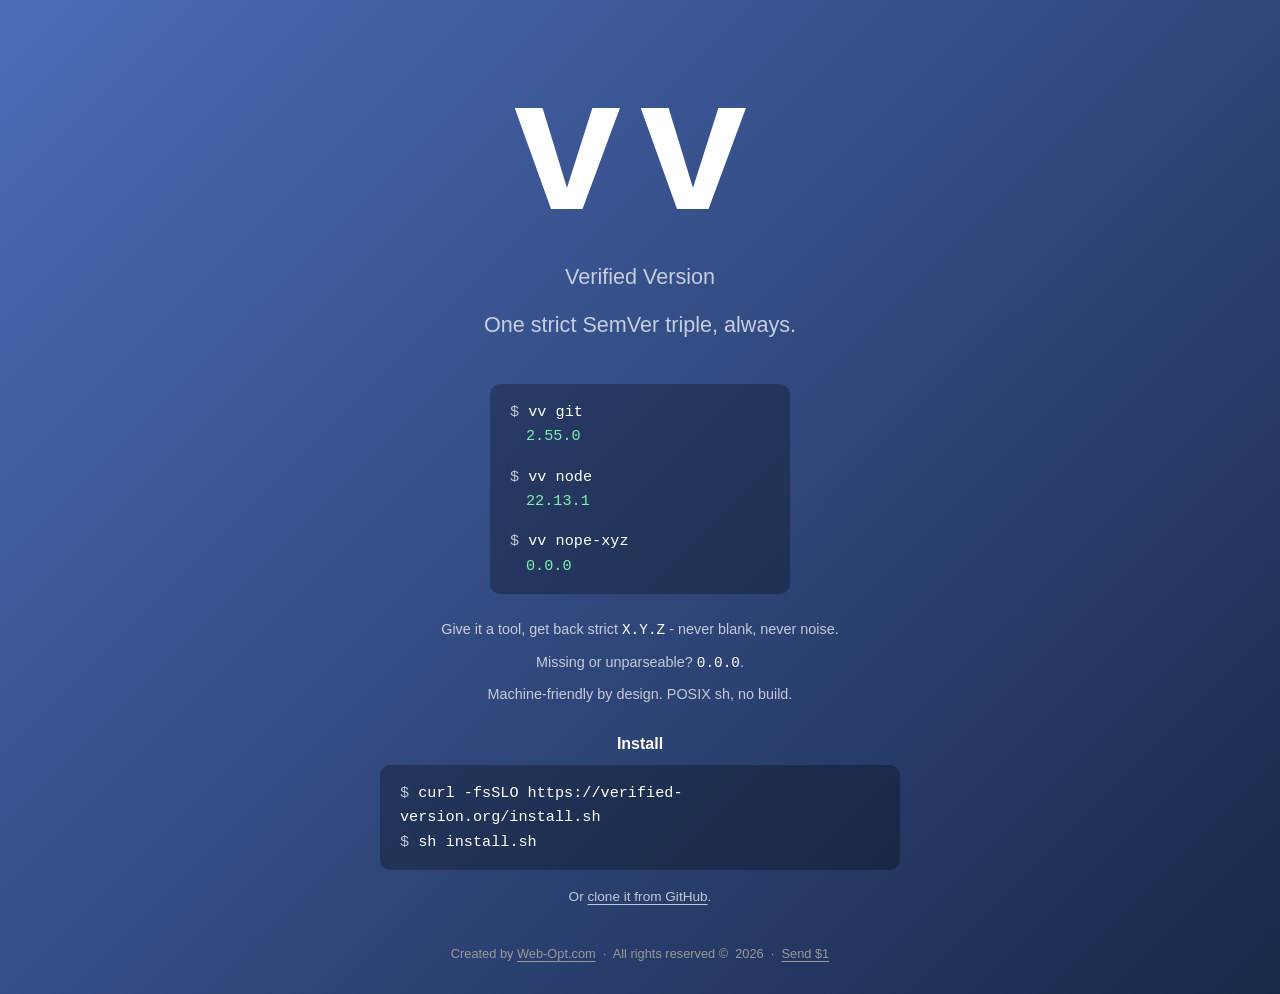
==== index.html @ 910c6afe "Release vv 2.1.0" ====
<!doctype html>
<html lang="en">
<head>
  <meta charset="utf-8">
  <meta name="viewport" content="width=device-width, initial-scale=1">
  <title>vv - verified version</title>
  <meta name="description" content="vv prints any tool's version as a strict SemVer triple, always.">
  <meta name="theme-color" content="#182848">
  <link rel="canonical" href="https://verified-version.org/">
  <link rel="icon" href="/favicon.svg" type="image/svg+xml">
  <link rel="manifest" href="/site.webmanifest">

  <meta property="og:type" content="website">
  <meta property="og:title" content="vv - verified version">
  <meta property="og:description" content="Give vv a tool name, get back one strict SemVer triple.">
  <meta property="og:url" content="https://verified-version.org/">
  <meta property="og:site_name" content="verified version">
  <meta name="twitter:card" content="summary">

  <style>
    :root {
      color-scheme: dark;
      --bg1: #4b6cb7;
      --bg2: #182848;
      --gray: #999;
      --ink: #fff;
      --mono: "SF Mono", ui-monospace, SFMono-Regular, Menlo, Consolas, monospace;
      --muted: rgba(255, 255, 255, 0.72);
    }

    * {
      box-sizing: border-box;
      margin: 0;
      padding: 0;
    }

    body {
      min-height: 100vh;
      display: grid;
      place-items: center;
      padding: clamp(1.5rem, 5vw, 2rem);
      color: var(--ink);
      text-align: center;
      font-family: -apple-system, BlinkMacSystemFont, "Segoe UI", Helvetica, Arial, sans-serif;
      background: linear-gradient(135deg, var(--bg1), var(--bg2));
    }

    main {
      width: 100%;
      max-width: 640px;
    }

    h1 {
      font-size: clamp(5rem, 22vw, 12rem);
      font-weight: 800;
      letter-spacing: 0.1em;
    }

    .tagline,
    .contract,
    .install-note {
      color: var(--muted);
      font-weight: 300;
      line-height: 2.2;
    }

    .tagline {
      font-size: clamp(1rem, 3.5vw, 1.35rem);
    }

    .code {
      display: inline-block;
      width: min(300px, 100%);
      margin-top: 2.25rem;
      padding: 1rem 1.25rem;
      overflow-x: auto;
      border-radius: 10px;
      background: rgba(0, 0, 0, 0.28);
      text-align: left;
      font-family: var(--mono);
      font-size: 0.95rem;
      line-height: 1.6;
    }

    .prompt {
      color: var(--muted);
    }

    .output {
      color: #7ef0b0;
      margin: 0 1rem 1rem;
    }

    .output:last-child {
      margin-bottom: 0;
    }

    .contract {
      margin: 1rem;
      font-size: 0.9rem;
    }

    .install {
      margin-top: 1.5rem;
    }

    .install h2 {
      font-size: 1rem;
    }

    .install .code {
      width: min(520px, 100%);
      margin-top: 0.75rem;
      white-space: pre-wrap;
      overflow-wrap: anywhere;
    }

    .install-note {
      margin-top: 0.5rem;
      font-size: 0.85rem;
    }

    code {
      color: var(--ink);
      font-family: var(--mono);
    }

    footer {
      margin-top: 2rem;
      padding: 0 1rem;
      color: var(--gray);
      font-size: 0.8rem;
      line-height: 1.6;
    }

    a {
      color: inherit;
      text-underline-offset: 0.2em;
    }

    a:hover {
      color: var(--ink);
    }

    a:focus-visible {
      outline: 2px solid var(--ink);
      outline-offset: 4px;
      border-radius: 2px;
    }
  </style>
</head>
<body>
  <main>
    <h1>vv</h1>
    <p class="tagline">Verified Version<br>One strict SemVer triple, always.</p>

    <div class="code" aria-label="Example vv commands and output">
      <div><span class="prompt">$</span> vv git</div>
      <div class="output">2.55.0</div>
      <div><span class="prompt">$</span> vv node</div>
      <div class="output">22.13.1</div>
      <div><span class="prompt">$</span> vv nope-xyz</div>
      <div class="output">0.0.0</div>
    </div>

    <p class="contract">
      Give it a tool, get back strict <code>X.Y.Z</code> - never blank, never noise.
      <br>Missing or unparseable? <code>0.0.0</code>.
      <br>Machine-friendly by design. POSIX sh, no build.
    </p>

    <section class="install" aria-labelledby="install-heading">
      <h2 id="install-heading">Install</h2>
      <pre class="code"><code><span class="prompt">$</span> curl -fsSLO https://verified-version.org/install.sh
<span class="prompt">$</span> sh install.sh</code></pre>
      <p class="install-note">
        Or <a href="https://github.com/geo4orce/verified-version">clone it from GitHub</a>.
      </p>
    </section>

    <footer>
      Created by <a href="https://web-opt.com/">Web-Opt.com</a>
      &nbsp;&middot;&nbsp;
      All rights reserved&nbsp;&copy;&nbsp;
      2026
      &nbsp;&middot;&nbsp;
      <a href="https://paypal.me/ageo/1">Send $1</a>
    </footer>
  </main>
</body>
</html>
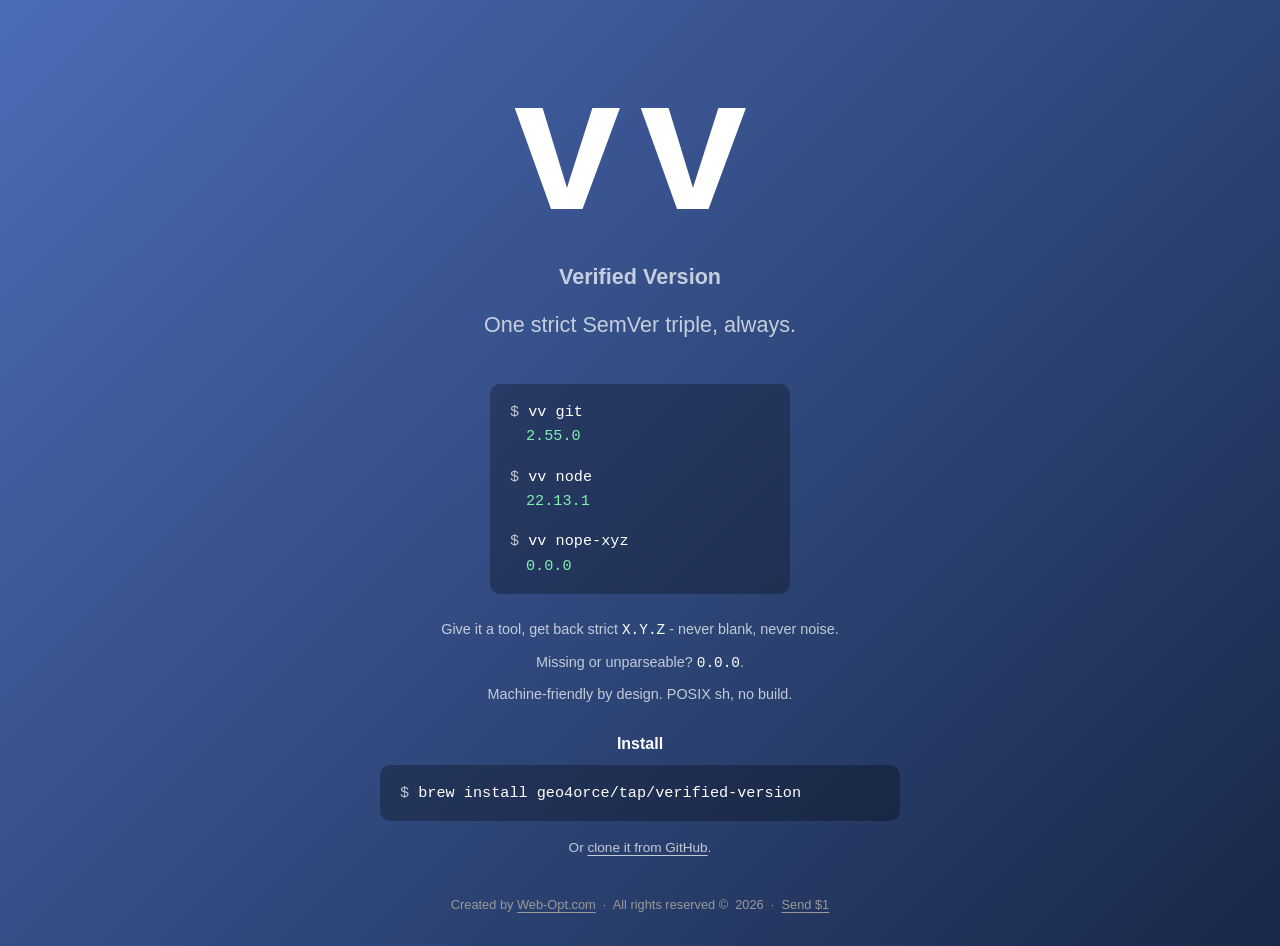
==== commit b412cc89: "Make Homebrew the primary installer" ====
--- a/index.html
+++ b/index.html
@@ -152,9 +152,9 @@
 <body>
   <main>
     <h1>vv</h1>
-    <p class="tagline">Verified Version<br>One strict SemVer triple, always.</p>
+    <p class="tagline"><strong>Verified Version</strong><br>One strict SemVer triple, always.</p>
 
-    <div class="code" aria-label="Example vv commands and output">
+    <div class="code" role="group" aria-label="Example vv commands and output">
       <div><span class="prompt">$</span> vv git</div>
       <div class="output">2.55.0</div>
       <div><span class="prompt">$</span> vv node</div>
@@ -171,8 +171,7 @@
 
     <section class="install" aria-labelledby="install-heading">
       <h2 id="install-heading">Install</h2>
-      <pre class="code"><code><span class="prompt">$</span> curl -fsSLO https://verified-version.org/install.sh
-<span class="prompt">$</span> sh install.sh</code></pre>
+      <pre class="code"><code><span class="prompt">$</span> brew install geo4orce/tap/verified-version</code></pre>
       <p class="install-note">
         Or <a href="https://github.com/geo4orce/verified-version">clone it from GitHub</a>.
       </p>
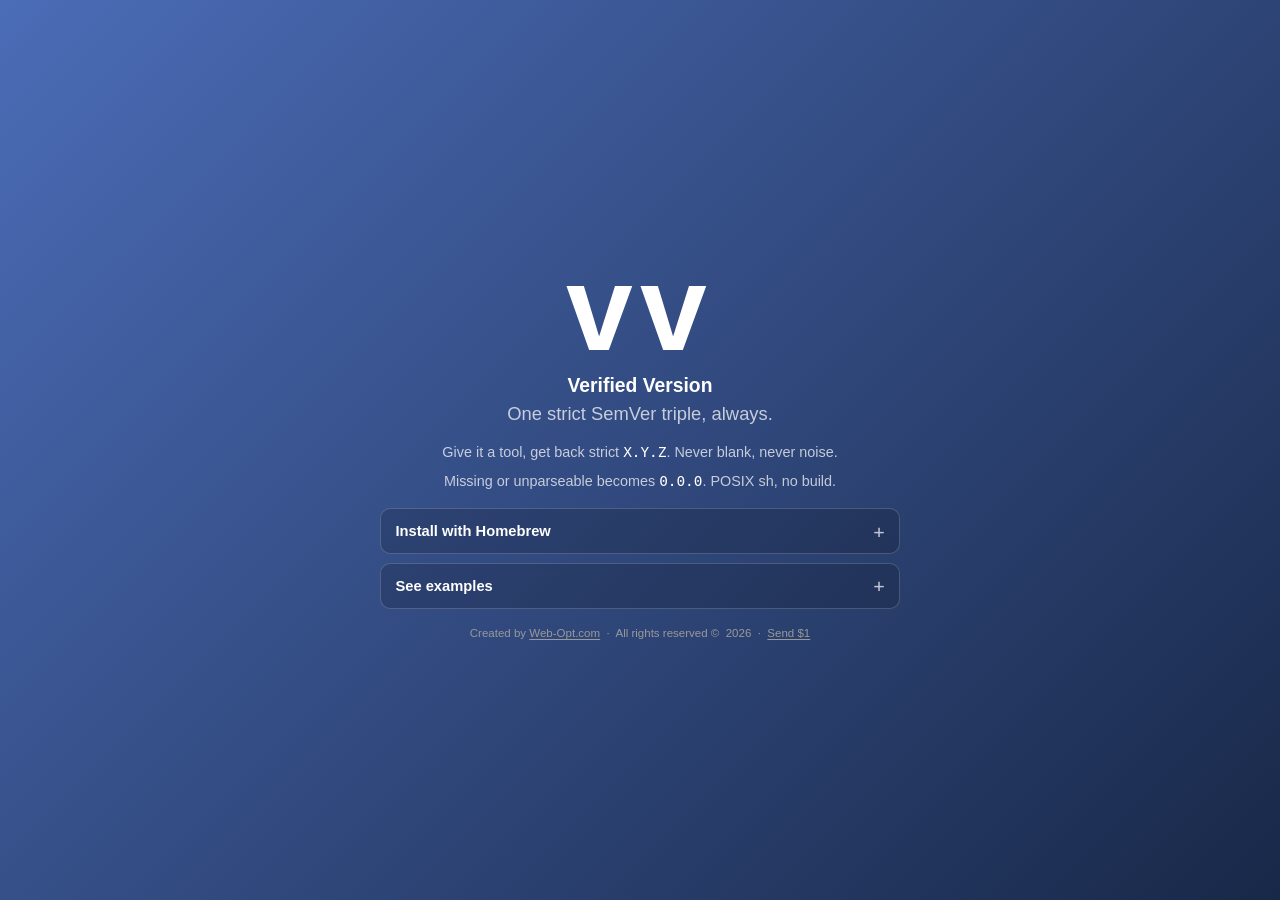
==== commit 2eafdf53: "Tighten responsive landing page layout" ====
--- a/index.html
+++ b/index.html
@@ -1,4 +1,4 @@
-<!doctype html>
+<!DOCTYPE html>
 <html lang="en">
 <head>
   <meta charset="utf-8">
@@ -36,9 +36,10 @@
 
     body {
       min-height: 100vh;
+      min-height: 100svh;
       display: grid;
       place-items: center;
-      padding: clamp(1.5rem, 5vw, 2rem);
+      padding: clamp(0.85rem, 3vw, 1.5rem);
       color: var(--ink);
       text-align: center;
       font-family: -apple-system, BlinkMacSystemFont, "Segoe UI", Helvetica, Arial, sans-serif;
@@ -47,39 +48,51 @@
 
     main {
       width: 100%;
-      max-width: 640px;
+      max-width: 560px;
+      display: grid;
+      justify-items: center;
+      gap: clamp(0.7rem, 2vh, 1rem);
     }
 
     h1 {
-      font-size: clamp(5rem, 22vw, 12rem);
+      font-size: clamp(4.5rem, 18vw, 7.5rem);
       font-weight: 800;
-      letter-spacing: 0.1em;
+      line-height: 0.82;
+      letter-spacing: 0.06em;
     }
 
     .tagline,
-    .contract,
-    .install-note {
-      color: var(--muted);
-      font-weight: 300;
-      line-height: 2.2;
+    .contract {
+      color: var(--muted);
     }
 
     .tagline {
-      font-size: clamp(1rem, 3.5vw, 1.35rem);
+      font-size: clamp(0.95rem, 3.5vw, 1.15rem);
+      line-height: 1.3;
+    }
+
+    .tagline strong,
+    .tagline span {
+      display: block;
+    }
+
+    .tagline strong {
+      margin-bottom: 0.2rem;
+      color: var(--ink);
+      font-size: 1.05em;
+      font-weight: 700;
     }
 
     .code {
-      display: inline-block;
-      width: min(300px, 100%);
-      margin-top: 2.25rem;
-      padding: 1rem 1.25rem;
+      width: 100%;
+      padding: 0.8rem 1rem;
       overflow-x: auto;
-      border-radius: 10px;
+      border-radius: 8px;
       background: rgba(0, 0, 0, 0.28);
       text-align: left;
       font-family: var(--mono);
-      font-size: 0.95rem;
-      line-height: 1.6;
+      font-size: clamp(0.78rem, 3vw, 0.9rem);
+      line-height: 1.45;
     }
 
     .prompt {
@@ -87,8 +100,8 @@
     }
 
     .output {
+      margin: 0 1rem 0.65rem;
       color: #7ef0b0;
-      margin: 0 1rem 1rem;
     }
 
     .output:last-child {
@@ -96,28 +109,86 @@
     }
 
     .contract {
-      margin: 1rem;
-      font-size: 0.9rem;
-    }
-
-    .install {
-      margin-top: 1.5rem;
-    }
-
-    .install h2 {
-      font-size: 1rem;
-    }
-
-    .install .code {
+      max-width: 470px;
+      display: grid;
+      gap: 0.55rem;
+      font-size: clamp(0.8rem, 2.8vw, 0.9rem);
+      font-weight: 300;
+      line-height: 1.45;
+    }
+
+    .disclosures {
       width: min(520px, 100%);
-      margin-top: 0.75rem;
+      display: grid;
+      gap: 0.55rem;
+    }
+
+    details {
+      overflow: hidden;
+      border: 1px solid rgba(255, 255, 255, 0.18);
+      border-radius: 10px;
+      background: rgba(0, 0, 0, 0.16);
+      text-align: left;
+    }
+
+    summary {
+      min-height: 44px;
+      display: flex;
+      align-items: center;
+      justify-content: space-between;
+      gap: 1rem;
+      padding: 0.65rem 0.9rem;
+      cursor: pointer;
+      list-style: none;
+      font-size: 0.92rem;
+      font-weight: 700;
+      line-height: 1.25;
+    }
+
+    summary::-webkit-details-marker {
+      display: none;
+    }
+
+    summary::after {
+      content: "+";
+      color: var(--muted);
+      font-family: var(--mono);
+      font-size: 1.15rem;
+      font-weight: 400;
+    }
+
+    details[open] summary {
+      border-bottom: 1px solid rgba(255, 255, 255, 0.14);
+    }
+
+    details[open] summary::after {
+      content: "−";
+    }
+
+    summary:hover,
+    summary:focus-visible {
+      background: rgba(255, 255, 255, 0.06);
+    }
+
+    summary:focus-visible {
+      outline: 2px solid var(--ink);
+      outline-offset: -3px;
+    }
+
+    .panel-body {
+      padding: 0.75rem;
+    }
+
+    .install-code {
       white-space: pre-wrap;
       overflow-wrap: anywhere;
     }
 
     .install-note {
-      margin-top: 0.5rem;
-      font-size: 0.85rem;
+      margin-top: 0.55rem;
+      color: var(--muted);
+      font-size: 0.78rem;
+      line-height: 1.4;
     }
 
     code {
@@ -126,11 +197,10 @@
     }
 
     footer {
-      margin-top: 2rem;
-      padding: 0 1rem;
+      padding: 0 0.5rem;
       color: var(--gray);
-      font-size: 0.8rem;
-      line-height: 1.6;
+      font-size: 0.72rem;
+      line-height: 1.4;
     }
 
     a {
@@ -146,36 +216,67 @@
       outline: 2px solid var(--ink);
       outline-offset: 4px;
       border-radius: 2px;
+    }
+
+    @media (max-height: 680px) {
+      body {
+        padding-block: 0.65rem;
+      }
+
+      main {
+        gap: 0.6rem;
+      }
+
+      h1 {
+        font-size: 4.25rem;
+      }
+
+      .contract {
+        gap: 0.4rem;
+        font-size: 0.78rem;
+      }
     }
   </style>
 </head>
 <body>
   <main>
     <h1>vv</h1>
-    <p class="tagline"><strong>Verified Version</strong><br>One strict SemVer triple, always.</p>
-
-    <div class="code" role="group" aria-label="Example vv commands and output">
-      <div><span class="prompt">$</span> vv git</div>
-      <div class="output">2.55.0</div>
-      <div><span class="prompt">$</span> vv node</div>
-      <div class="output">22.13.1</div>
-      <div><span class="prompt">$</span> vv nope-xyz</div>
-      <div class="output">0.0.0</div>
+    <p class="tagline">
+      <strong>Verified Version</strong>
+      <span>One strict SemVer triple, always.</span>
+    </p>
+
+    <div class="contract">
+      <p>Give it a tool, get back strict <code>X.Y.Z</code>. Never blank, never noise.</p>
+      <p>Missing or unparseable becomes <code>0.0.0</code>. POSIX sh, no build.</p>
     </div>
 
-    <p class="contract">
-      Give it a tool, get back strict <code>X.Y.Z</code> - never blank, never noise.
-      <br>Missing or unparseable? <code>0.0.0</code>.
-      <br>Machine-friendly by design. POSIX sh, no build.
-    </p>
-
-    <section class="install" aria-labelledby="install-heading">
-      <h2 id="install-heading">Install</h2>
-      <pre class="code"><code><span class="prompt">$</span> brew install geo4orce/tap/verified-version</code></pre>
-      <p class="install-note">
-        Or <a href="https://github.com/geo4orce/verified-version">clone it from GitHub</a>.
-      </p>
-    </section>
+    <div class="disclosures">
+      <details name="vv-info">
+        <summary>Install with Homebrew</summary>
+        <div class="panel-body">
+          <pre class="code install-code"><code><span class="prompt">$</span> brew install geo4orce/tap/vv</code></pre>
+          <p class="install-note">
+            Homebrew works on macOS and Linux. You can also
+            <a href="https://github.com/geo4orce/verified-version">clone it from GitHub</a>.
+          </p>
+        </div>
+      </details>
+
+      <details name="vv-info">
+        <summary>See examples</summary>
+        <div class="panel-body">
+          <div class="code" role="group" aria-label="Example vv commands and output">
+            <div><span class="prompt">$</span> vv git</div>
+            <div class="output">2.55.0</div>
+            <div><span class="prompt">$</span> vv node</div>
+            <div class="output">22.13.1</div>
+            <div><span class="prompt">$</span> vv nope-xyz</div>
+            <div class="output">0.0.0</div>
+          </div>
+        </div>
+      </details>
+    </div>
 
     <footer>
       Created by <a href="https://web-opt.com/">Web-Opt.com</a>
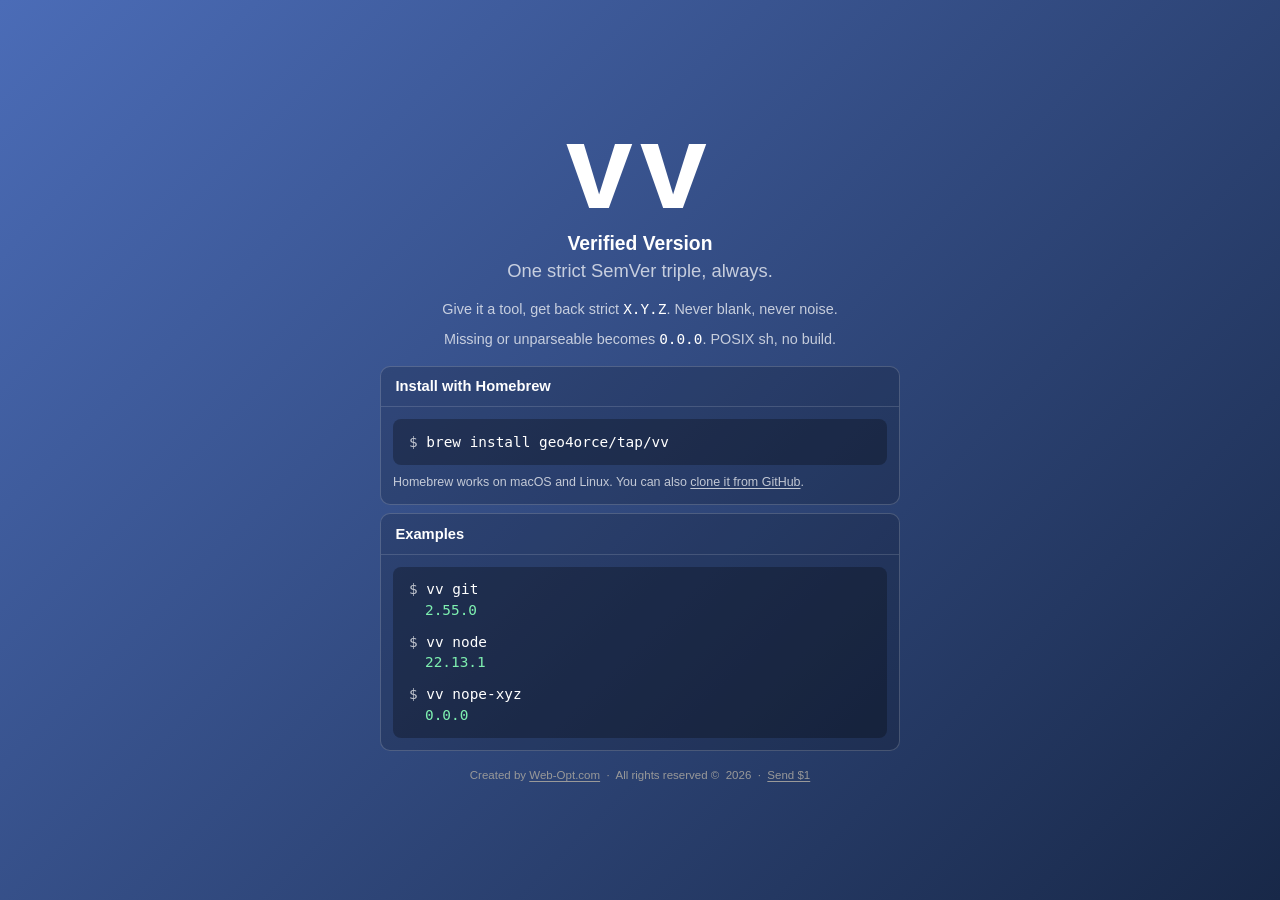
==== commit 55a3d31b: "Release vv 2.2.0" ====
--- a/index.html
+++ b/index.html
@@ -8,7 +8,7 @@
   <meta name="theme-color" content="#182848">
   <link rel="canonical" href="https://verified-version.org/">
   <link rel="icon" href="/favicon.svg" type="image/svg+xml">
-  <link rel="manifest" href="/site.webmanifest">
+  <link rel="stylesheet" href="/styles.css">
 
   <meta property="og:type" content="website">
   <meta property="og:title" content="vv - verified version">
@@ -16,230 +16,9 @@
   <meta property="og:url" content="https://verified-version.org/">
   <meta property="og:site_name" content="verified version">
   <meta name="twitter:card" content="summary">
-
-  <style>
-    :root {
-      color-scheme: dark;
-      --bg1: #4b6cb7;
-      --bg2: #182848;
-      --gray: #999;
-      --ink: #fff;
-      --mono: "SF Mono", ui-monospace, SFMono-Regular, Menlo, Consolas, monospace;
-      --muted: rgba(255, 255, 255, 0.72);
-    }
-
-    * {
-      box-sizing: border-box;
-      margin: 0;
-      padding: 0;
-    }
-
-    body {
-      min-height: 100vh;
-      min-height: 100svh;
-      display: grid;
-      place-items: center;
-      padding: clamp(0.85rem, 3vw, 1.5rem);
-      color: var(--ink);
-      text-align: center;
-      font-family: -apple-system, BlinkMacSystemFont, "Segoe UI", Helvetica, Arial, sans-serif;
-      background: linear-gradient(135deg, var(--bg1), var(--bg2));
-    }
-
-    main {
-      width: 100%;
-      max-width: 560px;
-      display: grid;
-      justify-items: center;
-      gap: clamp(0.7rem, 2vh, 1rem);
-    }
-
-    h1 {
-      font-size: clamp(4.5rem, 18vw, 7.5rem);
-      font-weight: 800;
-      line-height: 0.82;
-      letter-spacing: 0.06em;
-    }
-
-    .tagline,
-    .contract {
-      color: var(--muted);
-    }
-
-    .tagline {
-      font-size: clamp(0.95rem, 3.5vw, 1.15rem);
-      line-height: 1.3;
-    }
-
-    .tagline strong,
-    .tagline span {
-      display: block;
-    }
-
-    .tagline strong {
-      margin-bottom: 0.2rem;
-      color: var(--ink);
-      font-size: 1.05em;
-      font-weight: 700;
-    }
-
-    .code {
-      width: 100%;
-      padding: 0.8rem 1rem;
-      overflow-x: auto;
-      border-radius: 8px;
-      background: rgba(0, 0, 0, 0.28);
-      text-align: left;
-      font-family: var(--mono);
-      font-size: clamp(0.78rem, 3vw, 0.9rem);
-      line-height: 1.45;
-    }
-
-    .prompt {
-      color: var(--muted);
-    }
-
-    .output {
-      margin: 0 1rem 0.65rem;
-      color: #7ef0b0;
-    }
-
-    .output:last-child {
-      margin-bottom: 0;
-    }
-
-    .contract {
-      max-width: 470px;
-      display: grid;
-      gap: 0.55rem;
-      font-size: clamp(0.8rem, 2.8vw, 0.9rem);
-      font-weight: 300;
-      line-height: 1.45;
-    }
-
-    .disclosures {
-      width: min(520px, 100%);
-      display: grid;
-      gap: 0.55rem;
-    }
-
-    details {
-      overflow: hidden;
-      border: 1px solid rgba(255, 255, 255, 0.18);
-      border-radius: 10px;
-      background: rgba(0, 0, 0, 0.16);
-      text-align: left;
-    }
-
-    summary {
-      min-height: 44px;
-      display: flex;
-      align-items: center;
-      justify-content: space-between;
-      gap: 1rem;
-      padding: 0.65rem 0.9rem;
-      cursor: pointer;
-      list-style: none;
-      font-size: 0.92rem;
-      font-weight: 700;
-      line-height: 1.25;
-    }
-
-    summary::-webkit-details-marker {
-      display: none;
-    }
-
-    summary::after {
-      content: "+";
-      color: var(--muted);
-      font-family: var(--mono);
-      font-size: 1.15rem;
-      font-weight: 400;
-    }
-
-    details[open] summary {
-      border-bottom: 1px solid rgba(255, 255, 255, 0.14);
-    }
-
-    details[open] summary::after {
-      content: "−";
-    }
-
-    summary:hover,
-    summary:focus-visible {
-      background: rgba(255, 255, 255, 0.06);
-    }
-
-    summary:focus-visible {
-      outline: 2px solid var(--ink);
-      outline-offset: -3px;
-    }
-
-    .panel-body {
-      padding: 0.75rem;
-    }
-
-    .install-code {
-      white-space: pre-wrap;
-      overflow-wrap: anywhere;
-    }
-
-    .install-note {
-      margin-top: 0.55rem;
-      color: var(--muted);
-      font-size: 0.78rem;
-      line-height: 1.4;
-    }
-
-    code {
-      color: var(--ink);
-      font-family: var(--mono);
-    }
-
-    footer {
-      padding: 0 0.5rem;
-      color: var(--gray);
-      font-size: 0.72rem;
-      line-height: 1.4;
-    }
-
-    a {
-      color: inherit;
-      text-underline-offset: 0.2em;
-    }
-
-    a:hover {
-      color: var(--ink);
-    }
-
-    a:focus-visible {
-      outline: 2px solid var(--ink);
-      outline-offset: 4px;
-      border-radius: 2px;
-    }
-
-    @media (max-height: 680px) {
-      body {
-        padding-block: 0.65rem;
-      }
-
-      main {
-        gap: 0.6rem;
-      }
-
-      h1 {
-        font-size: 4.25rem;
-      }
-
-      .contract {
-        gap: 0.4rem;
-        font-size: 0.78rem;
-      }
-    }
-  </style>
 </head>
-<body>
-  <main>
+<body class="home-page">
+  <main class="home-main">
     <h1>vv</h1>
     <p class="tagline">
       <strong>Verified Version</strong>
@@ -251,9 +30,9 @@
       <p>Missing or unparseable becomes <code>0.0.0</code>. POSIX sh, no build.</p>
     </div>
 
-    <div class="disclosures">
-      <details name="vv-info">
-        <summary>Install with Homebrew</summary>
+    <div class="info-panels">
+      <section class="info-panel" aria-labelledby="install-heading">
+        <h2 class="info-heading" id="install-heading">Install with Homebrew</h2>
         <div class="panel-body">
           <pre class="code install-code"><code><span class="prompt">$</span> brew install geo4orce/tap/vv</code></pre>
           <p class="install-note">
@@ -261,10 +40,10 @@
             <a href="https://github.com/geo4orce/verified-version">clone it from GitHub</a>.
           </p>
         </div>
-      </details>
+      </section>
 
-      <details name="vv-info">
-        <summary>See examples</summary>
+      <section class="info-panel" aria-labelledby="examples-heading">
+        <h2 class="info-heading" id="examples-heading">Examples</h2>
         <div class="panel-body">
           <div class="code" role="group" aria-label="Example vv commands and output">
             <div><span class="prompt">$</span> vv git</div>
@@ -275,7 +54,7 @@
             <div class="output">0.0.0</div>
           </div>
         </div>
-      </details>
+      </section>
     </div>
 
     <footer>
--- a/styles.css
+++ b/styles.css
@@ -0,0 +1,210 @@
+:root {
+  color-scheme: dark;
+  --bg1: #4b6cb7;
+  --bg2: #182848;
+  --gray: #999;
+  --ink: #fff;
+  --mono: "SF Mono", ui-monospace, SFMono-Regular, Menlo, Consolas, monospace;
+  --muted: rgba(255, 255, 255, 0.72);
+}
+
+* {
+  box-sizing: border-box;
+}
+
+body {
+  min-height: 100vh;
+  min-height: 100svh;
+  margin: 0;
+  color: var(--ink);
+  font-family: -apple-system, BlinkMacSystemFont, "Segoe UI", Helvetica, Arial, sans-serif;
+  background: linear-gradient(135deg, var(--bg1), var(--bg2));
+}
+
+p,
+h1,
+h2,
+pre {
+  margin: 0;
+}
+
+a {
+  color: inherit;
+  text-underline-offset: 0.2em;
+}
+
+a:hover {
+  color: var(--ink);
+}
+
+a:focus-visible {
+  outline: 2px solid var(--ink);
+  outline-offset: 4px;
+  border-radius: 2px;
+}
+
+code {
+  color: var(--ink);
+  font-family: var(--mono);
+}
+
+.home-page {
+  display: grid;
+  place-items: center;
+  padding: clamp(0.85rem, 3vw, 1.5rem);
+  text-align: center;
+}
+
+.home-main {
+  width: 100%;
+  max-width: 560px;
+  display: grid;
+  justify-items: center;
+  gap: clamp(0.7rem, 2vh, 1rem);
+}
+
+.home-main > h1 {
+  font-size: clamp(4.5rem, 18vw, 7.5rem);
+  font-weight: 800;
+  line-height: 0.82;
+  letter-spacing: 0.06em;
+}
+
+.tagline,
+.contract {
+  color: var(--muted);
+}
+
+.tagline {
+  font-size: clamp(0.95rem, 3.5vw, 1.15rem);
+  line-height: 1.3;
+}
+
+.tagline strong,
+.tagline span {
+  display: block;
+}
+
+.tagline strong {
+  margin-bottom: 0.2rem;
+  color: var(--ink);
+  font-size: 1.05em;
+  font-weight: 700;
+}
+
+.contract {
+  max-width: 470px;
+  display: grid;
+  gap: 0.55rem;
+  font-size: clamp(0.8rem, 2.8vw, 0.9rem);
+  font-weight: 300;
+  line-height: 1.45;
+}
+
+.info-panels {
+  width: min(520px, 100%);
+  display: grid;
+  gap: 0.55rem;
+}
+
+.info-panel {
+  overflow: hidden;
+  border: 1px solid rgba(255, 255, 255, 0.18);
+  border-radius: 10px;
+  background: rgba(0, 0, 0, 0.16);
+  text-align: left;
+}
+
+.info-heading {
+  padding: 0.65rem 0.9rem;
+  border-bottom: 1px solid rgba(255, 255, 255, 0.14);
+  font-size: 0.92rem;
+  font-weight: 700;
+  line-height: 1.25;
+}
+
+.panel-body {
+  padding: 0.75rem;
+}
+
+.code {
+  width: 100%;
+  padding: 0.8rem 1rem;
+  overflow-x: auto;
+  border-radius: 8px;
+  background: rgba(0, 0, 0, 0.28);
+  text-align: left;
+  font-family: var(--mono);
+  font-size: clamp(0.78rem, 3vw, 0.9rem);
+  line-height: 1.45;
+}
+
+.prompt {
+  color: var(--muted);
+}
+
+.output {
+  margin: 0 1rem 0.65rem;
+  color: #7ef0b0;
+}
+
+.output:last-child {
+  margin-bottom: 0;
+}
+
+.install-code {
+  white-space: pre-wrap;
+  overflow-wrap: anywhere;
+}
+
+.install-note {
+  margin-top: 0.55rem;
+  color: var(--muted);
+  font-size: 0.78rem;
+  line-height: 1.4;
+}
+
+footer {
+  padding: 0 0.5rem;
+  color: var(--gray);
+  font-size: 0.72rem;
+  line-height: 1.4;
+}
+
+.not-found-page {
+  display: grid;
+  place-items: center;
+  padding: 2rem;
+  text-align: center;
+}
+
+.not-found-page h1 {
+  font-size: clamp(4rem, 20vw, 9rem);
+  line-height: 1;
+}
+
+.not-found-page p {
+  margin-top: 1rem;
+  color: var(--muted);
+}
+
+@media (max-height: 760px) {
+  .home-page {
+    place-items: start center;
+    padding-block: 0.65rem;
+  }
+
+  .home-main {
+    gap: 0.6rem;
+  }
+
+  .home-main > h1 {
+    font-size: 4.25rem;
+    line-height: 1;
+  }
+
+  .contract {
+    gap: 0.4rem;
+    font-size: 0.78rem;
+  }
+}
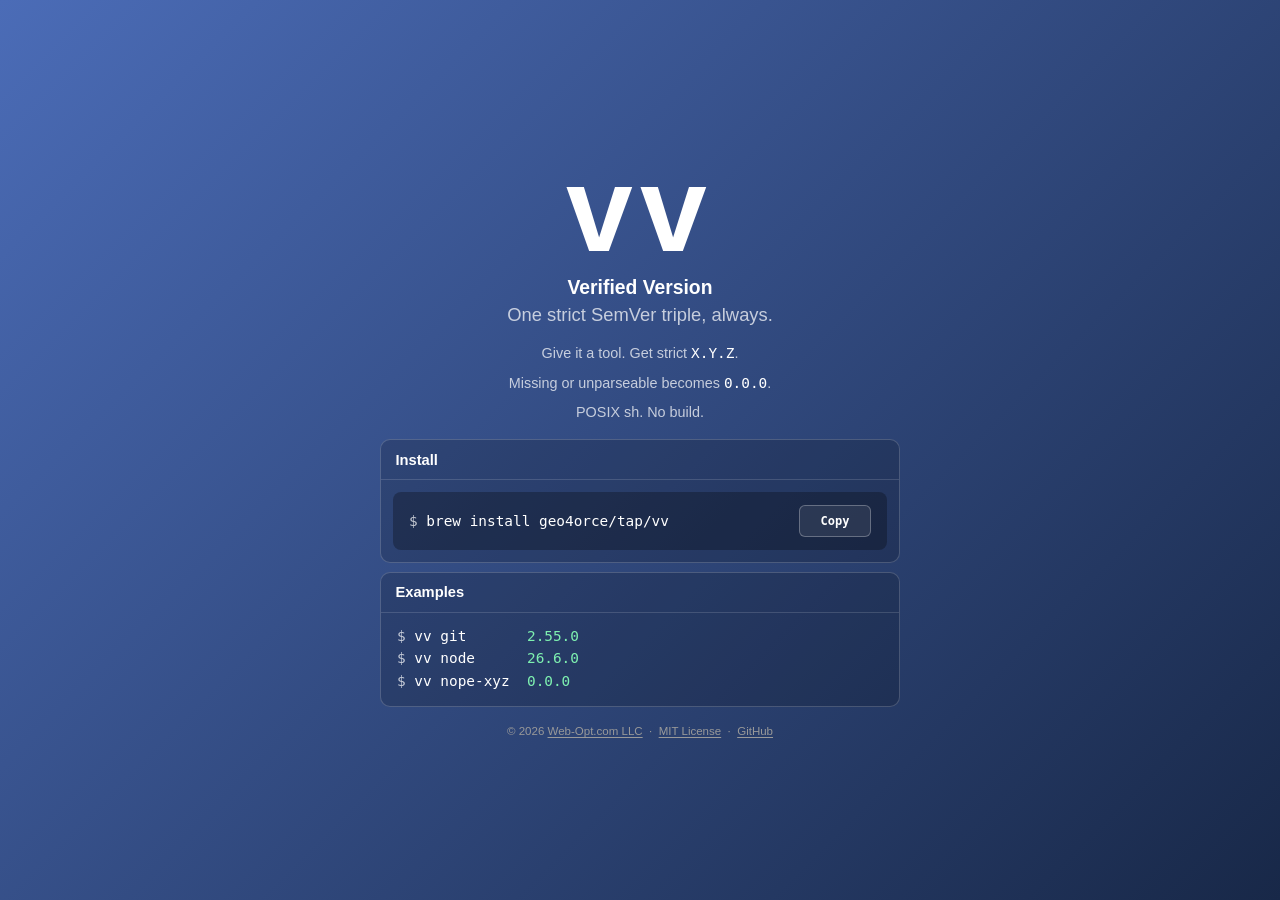
==== commit 12cfca43: "Refine static website" ====
--- a/index.html
+++ b/index.html
@@ -2,12 +2,14 @@
 <html lang="en">
 <head>
   <meta charset="utf-8">
+  <meta http-equiv="Content-Security-Policy" content="default-src 'none'; style-src 'self'; script-src 'self'; img-src 'self'; base-uri 'none'; form-action 'none'">
   <meta name="viewport" content="width=device-width, initial-scale=1">
   <title>vv - verified version</title>
   <meta name="description" content="vv prints any tool's version as a strict SemVer triple, always.">
   <meta name="theme-color" content="#182848">
   <link rel="canonical" href="https://verified-version.org/">
   <link rel="icon" href="/favicon.svg" type="image/svg+xml">
+  <link rel="apple-touch-icon" sizes="180x180" href="/apple-touch-icon.png">
   <link rel="stylesheet" href="/styles.css">
 
   <meta property="og:type" content="website">
@@ -15,7 +17,13 @@
   <meta property="og:description" content="Give vv a tool name, get back one strict SemVer triple.">
   <meta property="og:url" content="https://verified-version.org/">
   <meta property="og:site_name" content="verified version">
-  <meta name="twitter:card" content="summary">
+  <meta property="og:image" content="https://verified-version.org/og-image.png">
+  <meta property="og:image:width" content="1200">
+  <meta property="og:image:height" content="630">
+  <meta property="og:image:alt" content="vv - Verified Version. One strict SemVer triple, always.">
+  <meta name="twitter:card" content="summary_large_image">
+  <meta name="twitter:image" content="https://verified-version.org/og-image.png">
+  <meta name="twitter:image:alt" content="vv - Verified Version. One strict SemVer triple, always.">
 </head>
 <body class="home-page">
   <main class="home-main">
@@ -26,45 +34,36 @@
     </p>
 
     <div class="contract">
-      <p>Give it a tool, get back strict <code>X.Y.Z</code>. Never blank, never noise.</p>
-      <p>Missing or unparseable becomes <code>0.0.0</code>. POSIX sh, no build.</p>
+      <p>Give it a tool. Get strict <code>X.Y.Z</code>.</p>
+      <p>Missing or unparseable becomes <code>0.0.0</code>.</p>
+      <p>POSIX sh. No build.</p>
     </div>
 
     <div class="info-panels">
       <section class="info-panel" aria-labelledby="install-heading">
-        <h2 class="info-heading" id="install-heading">Install with Homebrew</h2>
-        <div class="panel-body">
-          <pre class="code install-code"><code><span class="prompt">$</span> brew install geo4orce/tap/vv</code></pre>
-          <p class="install-note">
-            Homebrew works on macOS and Linux. You can also
-            <a href="https://github.com/geo4orce/verified-version">clone it from GitHub</a>.
-          </p>
+        <h2 class="info-heading" id="install-heading">Install</h2>
+        <div class="install-row">
+          <code class="install-command"><span class="prompt">$</span> <span id="install-command">brew install geo4orce/tap/vv</span></code>
+          <button class="copy-button" type="button" data-copy-target="install-command" aria-live="polite" hidden>Copy</button>
         </div>
       </section>
 
       <section class="info-panel" aria-labelledby="examples-heading">
         <h2 class="info-heading" id="examples-heading">Examples</h2>
-        <div class="panel-body">
-          <div class="code" role="group" aria-label="Example vv commands and output">
-            <div><span class="prompt">$</span> vv git</div>
-            <div class="output">2.55.0</div>
-            <div><span class="prompt">$</span> vv node</div>
-            <div class="output">22.13.1</div>
-            <div><span class="prompt">$</span> vv nope-xyz</div>
-            <div class="output">0.0.0</div>
-          </div>
-        </div>
+        <pre class="examples"><code><span class="prompt">$</span> vv git       <span class="output">2.55.0</span>
+<span class="prompt">$</span> vv node      <span class="output">26.6.0</span>
+<span class="prompt">$</span> vv nope-xyz  <span class="output">0.0.0</span></code></pre>
       </section>
     </div>
 
     <footer>
-      Created by <a href="https://web-opt.com/">Web-Opt.com</a>
+      &copy; 2026 <a href="https://web-opt.com/">Web-Opt.com LLC</a>
       &nbsp;&middot;&nbsp;
-      All rights reserved&nbsp;&copy;&nbsp;
-      2026
+      <a href="https://github.com/geo4orce/verified-version/blob/main/LICENSE">MIT License</a>
       &nbsp;&middot;&nbsp;
-      <a href="https://paypal.me/ageo/1">Send $1</a>
+      <a href="https://github.com/geo4orce/verified-version">GitHub</a>
     </footer>
   </main>
+  <script src="/site.js"></script>
 </body>
 </html>
--- a/styles.css
+++ b/styles.css
@@ -123,20 +123,22 @@
   line-height: 1.25;
 }
 
-.panel-body {
-  padding: 0.75rem;
-}
-
-.code {
-  width: 100%;
+.install-row {
+  display: grid;
+  grid-template-columns: minmax(0, 1fr) auto;
+  align-items: center;
+  gap: 0.75rem;
+  margin: 0.75rem;
   padding: 0.8rem 1rem;
-  overflow-x: auto;
   border-radius: 8px;
   background: rgba(0, 0, 0, 0.28);
-  text-align: left;
+}
+
+.install-command,
+.examples {
   font-family: var(--mono);
   font-size: clamp(0.78rem, 3vw, 0.9rem);
-  line-height: 1.45;
+  line-height: 1.55;
 }
 
 .prompt {
@@ -144,24 +146,40 @@
 }
 
 .output {
-  margin: 0 1rem 0.65rem;
   color: #7ef0b0;
 }
 
-.output:last-child {
-  margin-bottom: 0;
-}
-
-.install-code {
-  white-space: pre-wrap;
-  overflow-wrap: anywhere;
-}
-
-.install-note {
-  margin-top: 0.55rem;
-  color: var(--muted);
-  font-size: 0.78rem;
-  line-height: 1.4;
+.install-command {
+  overflow-x: auto;
+  white-space: nowrap;
+  cursor: text;
+  user-select: all;
+}
+
+.copy-button {
+  min-width: 4.5rem;
+  min-height: 2rem;
+  padding: 0.35rem 0.65rem;
+  border: 1px solid rgba(255, 255, 255, 0.28);
+  border-radius: 6px;
+  color: var(--ink);
+  font: 600 0.75rem/1 var(--mono);
+  background: rgba(255, 255, 255, 0.08);
+  cursor: pointer;
+}
+
+.copy-button:hover {
+  background: rgba(255, 255, 255, 0.16);
+}
+
+.copy-button:focus-visible {
+  outline: 2px solid var(--ink);
+  outline-offset: 3px;
+}
+
+.examples {
+  padding: 0.75rem 1rem 0.9rem;
+  overflow-x: auto;
 }
 
 footer {
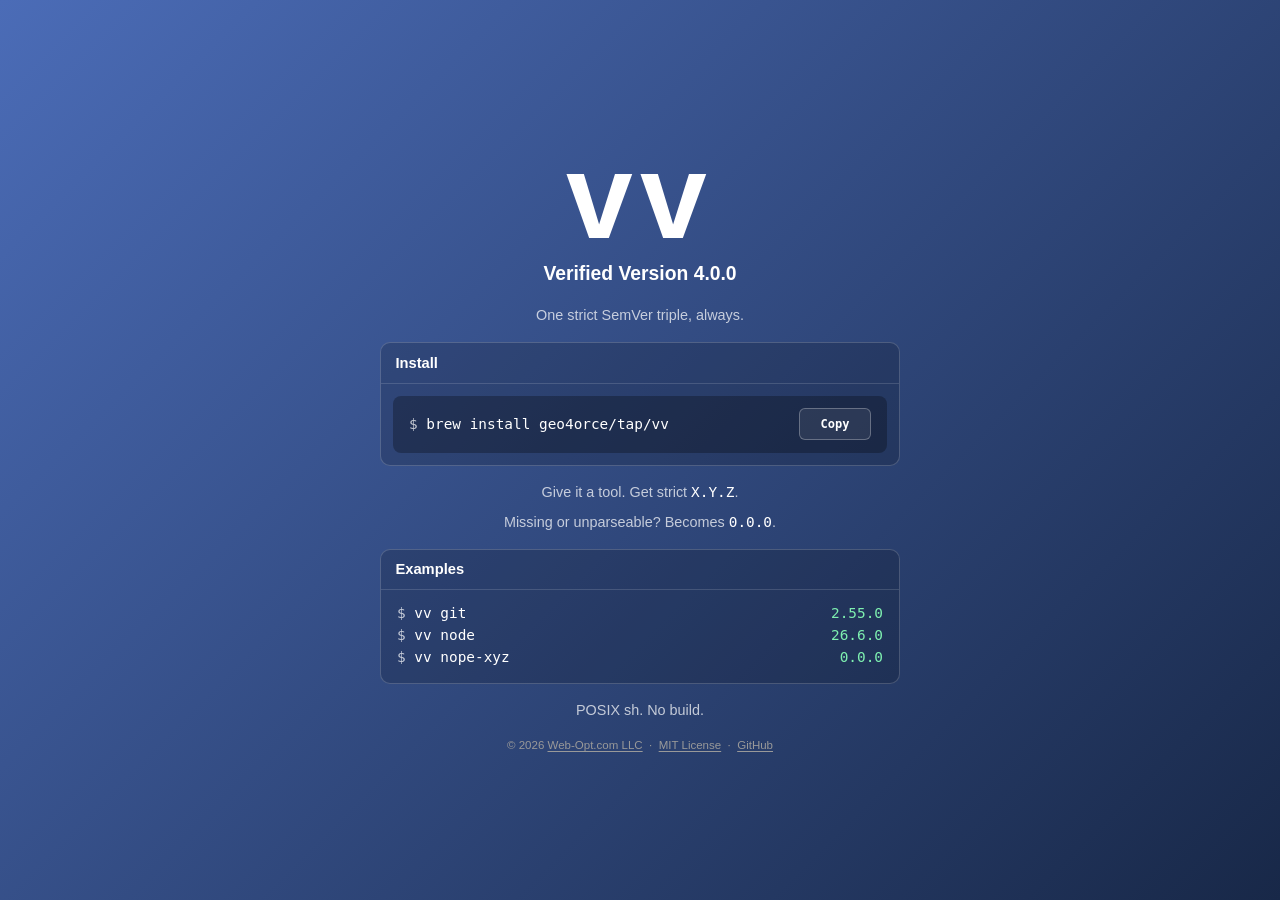
==== commit fe85d087: "Improve local site workflow" ====
--- a/index.html
+++ b/index.html
@@ -29,14 +29,11 @@
   <main class="home-main">
     <h1>vv</h1>
     <p class="tagline">
-      <strong>Verified Version</strong>
-      <span>One strict SemVer triple, always.</span>
+      <strong>Verified Version 4.0.0</strong>
     </p>
 
     <div class="contract">
-      <p>Give it a tool. Get strict <code>X.Y.Z</code>.</p>
-      <p>Missing or unparseable becomes <code>0.0.0</code>.</p>
-      <p>POSIX sh. No build.</p>
+      <p>One strict SemVer triple, always.</p>
     </div>
 
     <div class="info-panels">
@@ -47,13 +44,35 @@
           <button class="copy-button" type="button" data-copy-target="install-command" aria-live="polite" hidden>Copy</button>
         </div>
       </section>
+    </div>
 
+    <div class="contract">
+      <p>Give it a tool. Get strict <code>X.Y.Z</code>.</p>
+      <p>Missing or unparseable? Becomes <code>0.0.0</code>.</p>
+    </div>
+
+    <div class="info-panels">
       <section class="info-panel" aria-labelledby="examples-heading">
         <h2 class="info-heading" id="examples-heading">Examples</h2>
-        <pre class="examples"><code><span class="prompt">$</span> vv git       <span class="output">2.55.0</span>
-<span class="prompt">$</span> vv node      <span class="output">26.6.0</span>
-<span class="prompt">$</span> vv nope-xyz  <span class="output">0.0.0</span></code></pre>
+        <div class="examples">
+          <div class="example-line">
+            <code><span class="prompt">$</span> vv git</code>
+            <samp class="output">2.55.0</samp>
+          </div>
+          <div class="example-line">
+            <code><span class="prompt">$</span> vv node</code>
+            <samp class="output">26.6.0</samp>
+          </div>
+          <div class="example-line">
+            <code><span class="prompt">$</span> vv nope-xyz</code>
+            <samp class="output">0.0.0</samp>
+          </div>
+        </div>
       </section>
+    </div>
+
+    <div class="contract">
+      <p>POSIX sh. No build.</p>
     </div>
 
     <footer>
--- a/styles.css
+++ b/styles.css
@@ -178,8 +178,22 @@
 }
 
 .examples {
+  display: grid;
   padding: 0.75rem 1rem 0.9rem;
   overflow-x: auto;
+}
+
+.example-line {
+  display: grid;
+  grid-template-columns: minmax(0, 1fr) auto;
+  align-items: baseline;
+  column-gap: 1rem;
+}
+
+.example-line code,
+.example-line samp {
+  font: inherit;
+  white-space: nowrap;
 }
 
 footer {
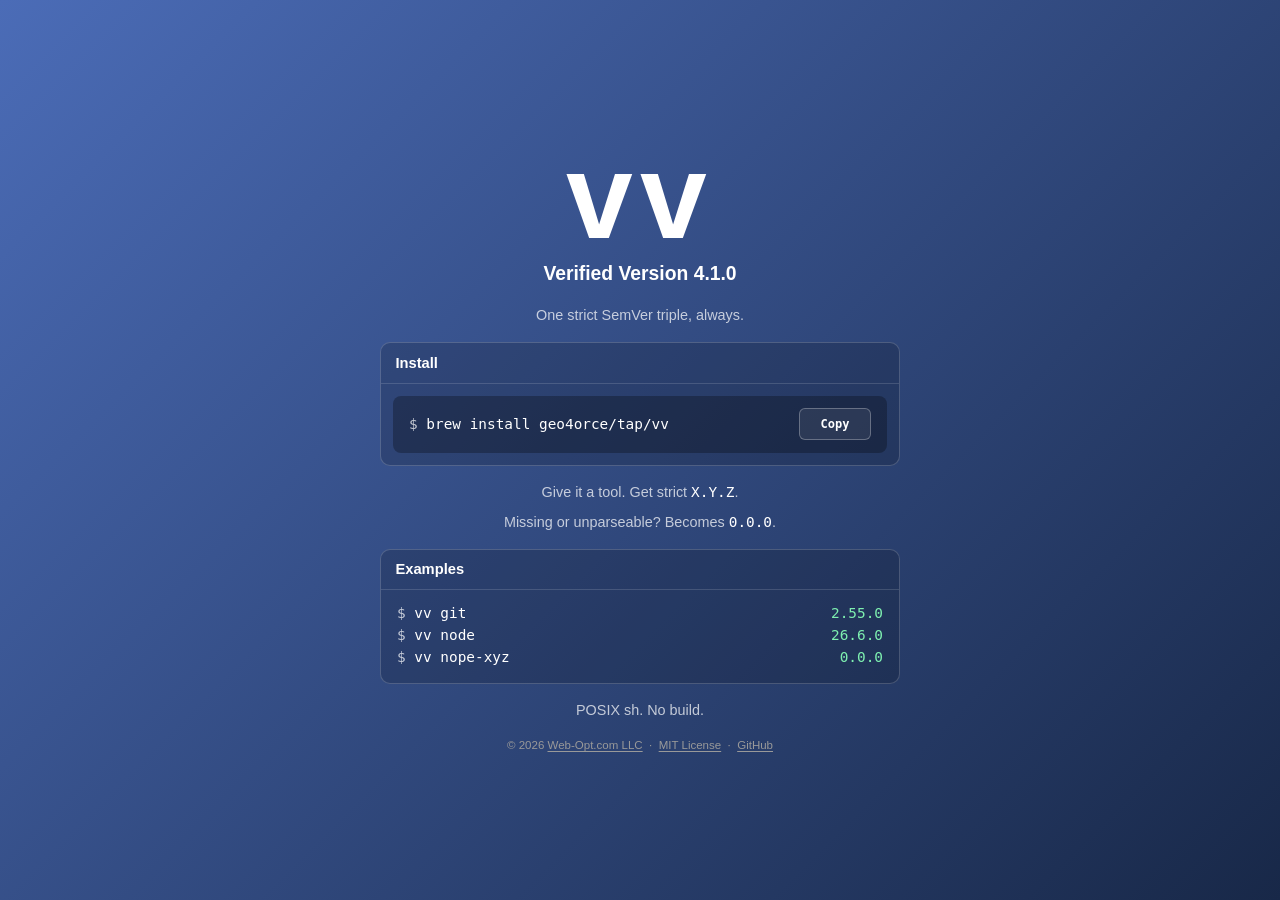
==== commit 26eda47e: "Complete vv 4.1.0 release publication" ====
--- a/index.html
+++ b/index.html
@@ -29,7 +29,7 @@
   <main class="home-main">
     <h1>vv</h1>
     <p class="tagline">
-      <strong>Verified Version 4.0.0</strong>
+      <strong>Verified Version 4.1.0</strong>
     </p>
 
     <div class="contract">
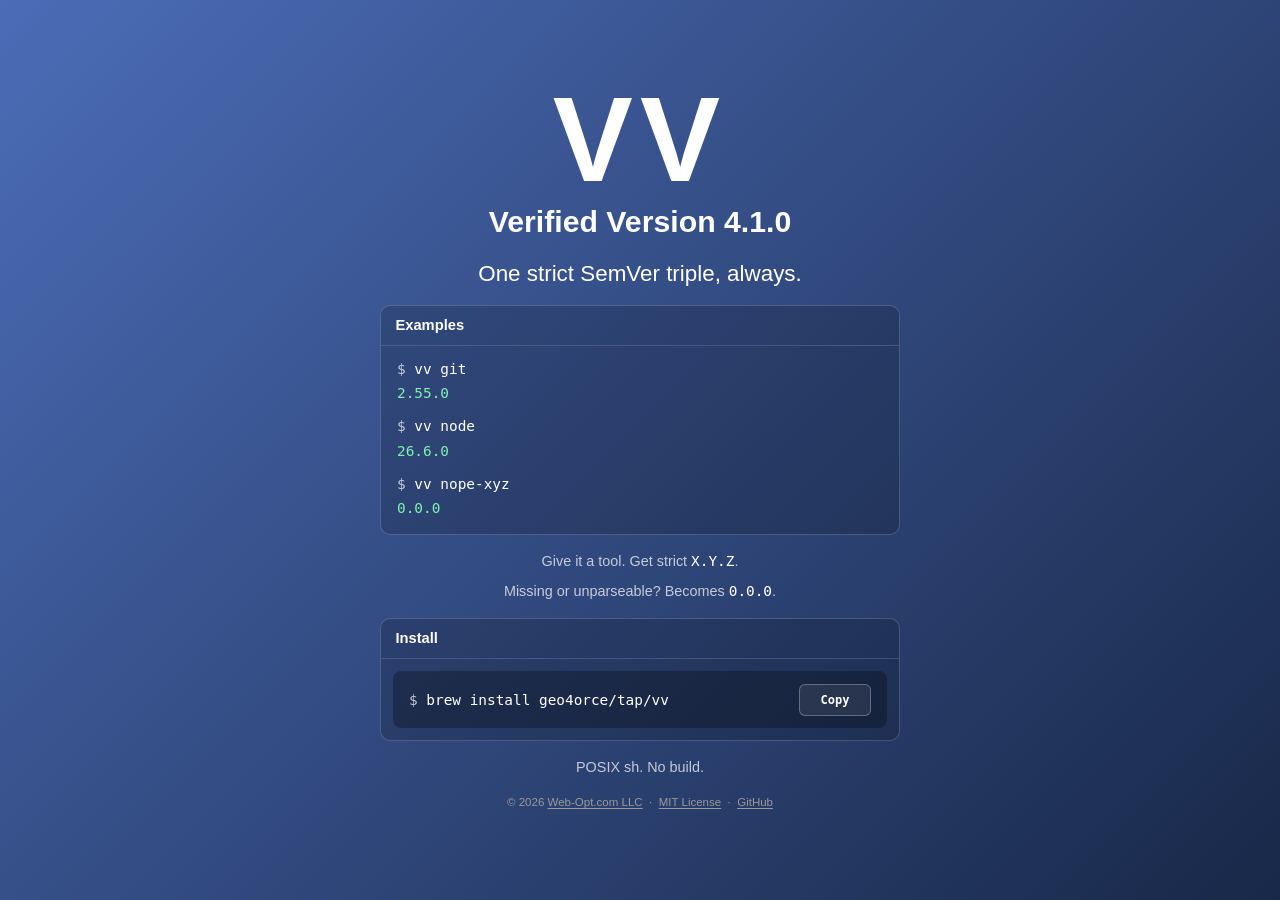
==== commit daf00a7a: "Reorganize homepage content" ====
--- a/index.html
+++ b/index.html
@@ -27,28 +27,13 @@
 </head>
 <body class="home-page">
   <main class="home-main">
-    <h1>vv</h1>
+    <h1>VV</h1>
     <p class="tagline">
       <strong>Verified Version 4.1.0</strong>
     </p>
 
-    <div class="contract">
+    <div class="contract hero-contract">
       <p>One strict SemVer triple, always.</p>
-    </div>
-
-    <div class="info-panels">
-      <section class="info-panel" aria-labelledby="install-heading">
-        <h2 class="info-heading" id="install-heading">Install</h2>
-        <div class="install-row">
-          <code class="install-command"><span class="prompt">$</span> <span id="install-command">brew install geo4orce/tap/vv</span></code>
-          <button class="copy-button" type="button" data-copy-target="install-command" aria-live="polite" hidden>Copy</button>
-        </div>
-      </section>
-    </div>
-
-    <div class="contract">
-      <p>Give it a tool. Get strict <code>X.Y.Z</code>.</p>
-      <p>Missing or unparseable? Becomes <code>0.0.0</code>.</p>
     </div>
 
     <div class="info-panels">
@@ -72,6 +57,21 @@
     </div>
 
     <div class="contract">
+      <p>Give it a tool. Get strict <code>X.Y.Z</code>.</p>
+      <p>Missing or unparseable? Becomes <code>0.0.0</code>.</p>
+    </div>
+
+    <div class="info-panels">
+      <section class="info-panel" aria-labelledby="install-heading">
+        <h2 class="info-heading" id="install-heading">Install</h2>
+        <div class="install-row">
+          <code class="install-command"><span class="prompt">$</span> <span id="install-command">brew install geo4orce/tap/vv</span></code>
+          <button class="copy-button" type="button" data-copy-target="install-command" aria-live="polite" hidden>Copy</button>
+        </div>
+      </section>
+    </div>
+
+    <div class="contract">
       <p>POSIX sh. No build.</p>
     </div>
 
--- a/styles.css
+++ b/styles.css
@@ -76,8 +76,8 @@
 }
 
 .tagline {
-  font-size: clamp(0.95rem, 3.5vw, 1.15rem);
-  line-height: 1.3;
+  font-size: clamp(1.4rem, 5vw, 1.8rem);
+  line-height: 1.2;
 }
 
 .tagline strong,
@@ -99,6 +99,13 @@
   font-size: clamp(0.8rem, 2.8vw, 0.9rem);
   font-weight: 300;
   line-height: 1.45;
+}
+
+.hero-contract {
+  color: var(--ink);
+  font-size: clamp(1.15rem, 4vw, 1.4rem);
+  font-weight: 500;
+  line-height: 1.3;
 }
 
 .info-panels {
@@ -185,9 +192,12 @@
 
 .example-line {
   display: grid;
-  grid-template-columns: minmax(0, 1fr) auto;
-  align-items: baseline;
-  column-gap: 1rem;
+  gap: 0.12rem;
+  padding-bottom: 0.7rem;
+}
+
+.example-line:last-child {
+  padding-bottom: 0;
 }
 
 .example-line code,
@@ -239,4 +249,8 @@
     gap: 0.4rem;
     font-size: 0.78rem;
   }
-}
+
+  .hero-contract {
+    font-size: 1rem;
+  }
+}
